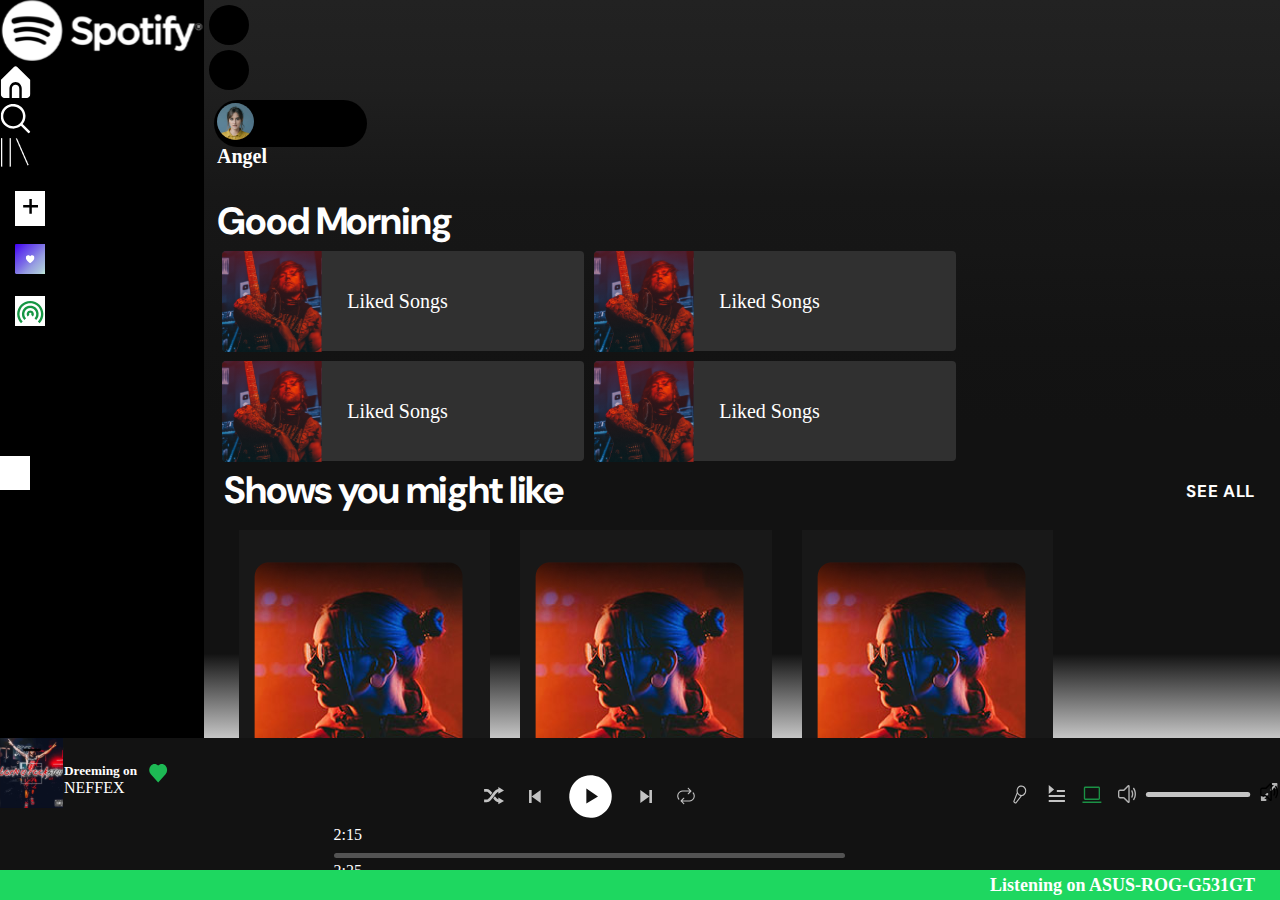
==== index.html @ ee2a090c "final -ready" ====
<!DOCTYPE html>
<html lang="en">
  <head>
    <meta charset="UTF-8" />
    <meta name="viewport" content="width=device-width, initial-scale=1.0" />
    <title>Spotify Clone</title>
    <link rel="stylesheet" href="style.css" />
    <link
      rel="stylesheet"
      href="https://cdnjs.cloudflare.com/ajax/libs/font-awesome/6.4.2/css/all.min.css"
      integrity="sha512-z3gLpd7yknf1YoNbCzqRKc4qyor8gaKU1qmn+CShxbuBusANI9QpRohGBreCFkKxLhei6S9CQXFEbbKuqLg0DA=="
      crossorigin="anonymous"
      referrerpolicy="no-referrer"
    />
    <link
      href="https://cdn.jsdelivr.net/npm/bootstrap@5.3.1/dist/css/bootstrap.min.css"
      rel="stylesheet"
      integrity="sha384-4bw+/aepP/YC94hEpVNVgiZdgIC5+VKNBQNGCHeKRQN+PtmoHDEXuppvnDJzQIu9"
      crossorigin="anonymous"
    />
  </head>

  <body>
    <main class="content-body">
      <div class="left-nav">

        <section class="  text-white p-3 ">
          <div class="logo py-2">
            <img src="assets/Spotify logo.svg" alt="" />
          </div>
          <div class="side-nav-row-1 d-flex flex-column m-2">
            <div><img class="p-2" src="assets/fi-ss-home.svg" alt="" />Home</div>
            <div>
              <img class="p-2" src="assets/fi-rs-search.svg" alt="" />Search
            </div>
            <div>
              <img class="p-2" src="assets/library.png" alt="" />Your Library
            </div>
          </div>
          
          <!-- END OF HOME SEARCH AND YOUR LIBRARY -->
          
          <div class="nav-left-row-2 d-flex flex-column">
            <div class="d-flex flex-row align-items-center mb-3">
              <div class="small-logo">
                <img src="assets/plus.svg" alt="" />
              </div>
              <div>
                <p class="m-2 nav-content">Create Playlist</p>
              </div>
            </div>
            <div class="d-flex flex-row align-items-center mb-3">
              <div class="row-2-col-2">
                <img src="assets/love.svg" alt="" />
              </div>
              <div>
                <p class="m-2 nav-content">Liked Songs</p>
              </div>
            </div>
            <div class="d-flex flex-row align-items-center mb-3">
              <div>
                <img class="small-logo bg-black" src="assets/wifi.svg" alt="" />
              </div>
              <div>
                <p class="m-2 nav-content">Your Episodes</p>
              </div>
            </div>
          </div>
          
          <!-- END OF CREATE LIKED EPISODES LEFT ASIDE BAR -->
          <div class="ms-3 nav-left-col-3">
            <p>FAV</p>
            <p>Daily Mix1</p>
            <p>Discovery Weekly</p>
            <p>Malyalam</p>
            <p>Dance/Electronix Mix</p>
            <p>EDM Popular</p>
          </div>
          <!-- Download -->
          <div class="d-flex flex-column ms-3 mt-5">
            <div class="d-flex flex-row align-items-center mb-3">
              <div class="small-logo">
                <img src="assets/download.svg" class="bg-black" alt="" />
              </div>
              <div>
                <p class="m-2 nav-content">Install App</p>
              </div>
            </div>
          </div>
        </div>
        </section>
        
      <section class="right-nav">
        <div
          class="right-nav-head d-flex align-items-center justify-content-between"
        >
          <div class="arrow-nav d-flex">
            <div><i class="fas fa-chevron-left"></i></div>
            <div><i class="fas fa-chevron-right"></i></div>
          </div>
          <div class="account-nav d-flex justify-content-between">
            <img src="assets/Ellipse 3.svg" alt="img-logo" />
            <h4>Angel</h4>
            <i class="fas fa-caret-down"></i>
          </div>
        </div>

        <!-- right Head End -->

        <div class="main-head ps-4 mb-4">
          <h2 class="main-head-title mb-4">Good Morning</h2>
          <div class="card-box">
            <div class="card-container">
              <img src="assets/Group 1 (1).svg" alt="" />
              <p class="card-text">Liked Songs</p>
            </div>
            <div class="card-container">
              <img src="assets/Group 1 (1).svg" alt="" />
              <p class="card-text">Liked Songs</p>
            </div>
            <div class="card-container">
              <img src="assets/Group 1 (1).svg" alt="" />
              <p class="card-text">Liked Songs</p>
            </div>
            <div class="card-container">
              <img src="assets/Group 1 (1).svg" alt="" />
              <p class="card-text">Liked Songs</p>
            </div>
          </div>
        </div>
        <div class="categories">
          <div class="category-head">
            <div>
              
              <h3 class="main-head-title ps-4">Shows you might like </h3>
            </div>
            <div>
              
              <span class="see-all">SEE ALL</span>
            </div>
          </div>
          <div class="card-box-category">
            <div class="card-container-category">
              <div class="card-img">
                <img src="assets/Rectangle 16 (1).png" alt="" />
              </div>
              <div class="card-content-cat ">
                <h4 class="card-content-head px-3">Weekly Moticatio...</h4>
                <p class="singer-name px-3">Ben Ina Scott</p>
              </div>
            </div>
            <div class="card-container-category">
              <div class="card-img">
                <img src="assets/Rectangle 16 (1).png" alt="" />
              </div>
              <div class="card-content-cat ">
                <h4 class="card-content-head px-3">Weekly Moticatio...</h4>
                <p class="singer-name px-3">Ben Ina Scott</p>
              </div>
            </div>
            <div class="card-container-category">
              <div class="card-img">
                <img src="assets/Rectangle 16 (1).png" alt="" />
              </div>
              <div class="card-content-cat ">
                <h4 class="card-content-head px-3">Weekly Moticatio...</h4>
                <p class="singer-name px-3">Ben Ina Scott</p>
              </div>
            </div>
            <div class="card-container-category">
              <div class="card-img">
                <img src="assets/Rectangle 16 (1).png" alt="" />
              </div>
              <div class="card-content-cat ">
                <h4 class="card-content-head px-3">Weekly Moticatio...</h4>
                <p class="singer-name px-3">Ben Ina Scott</p>
              </div>
            </div>
            <div class="card-container-category">
              <div class="card-img">
                <img src="assets/Rectangle 16 (1).png" alt="" />
              </div>
              <div class="card-content-cat ">
                <h4 class="card-content-head px-3">Weekly Moticatio...</h4>
                <p class="singer-name px-3">Ben Ina Scott</p>
              </div>
            </div>
          </div>
        </div>
      </section>
    </main>
<footer class="sticky-player">
  <div class="player-container">
    <div class="footer-col-1 p-2">
      <div class="playerimg">
        <img src="assets/Rectangle 20.svg" alt="">
      </div>
      <div class="footer-card-content  ">
        <h5 class="card-heading">Dreeming on</h5>
        <p class="card-title-para">NEFFEX</p>
      </div>
      <div>
        <img src="assets/HEART.svg" alt="">
      </div>

      </div>   
      <div class="footer-col-2">
        <div class="playercontrols">
          <div><img src="assets/raphael_shuffle.svg" alt=""></div>
          <div><img src="assets/bx_bx-skip-previous.svg" alt=""></div>
          <div><img src="assets/gridicons_play.svg" alt=""></div>
          <div><img src="assets/bx_bx-skip-previous (1).svg" alt="">          </div>
          <div><img src="assets/fluent_arrow-repeat-all-20-regular.svg" alt=""></div>
        
         <!-- <img src="assets/Music Player Options.svg" alt=""> -->
        </div>
        <div class="scroll-bar d-flex content-justify-between align-items-center">
          <p class="mb-0 px-1">2:15</p>
          <img src="assets/Rectangle 19.svg" alt="">
          <p class="mb-0 ps-1">2:25</p>
        </div>

      </div>   
      <div class="footer-col-3 me-4">
        <img src="assets/Right options.svg" alt="">
      </div>
      </div>
    
        <!--  Green Bar footer -->
  
  <div class="green-footer">
    <h4 class="green-footer-heading">
      Listening on ASUS-ROG-G531GT
    </h4>

  </div>
</footer>












    <script
      src="https://cdn.jsdelivr.net/npm/@popperjs/core@2.11.8/dist/umd/popper.min.js"
      integrity="sha384-I7E8VVD/ismYTF4hNIPjVp/Zjvgyol6VFvRkX/vR+Vc4jQkC+hVqc2pM8ODewa9r"
      crossorigin="anonymous">
    </script>
    <script
      src="https://cdn.jsdelivr.net/npm/bootstrap@5.3.1/dist/js/bootstrap.min.js"
      integrity="sha384-Rx+T1VzGupg4BHQYs2gCW9It+akI2MM/mndMCy36UVfodzcJcF0GGLxZIzObiEfa"
      crossorigin="anonymous"
    ></script>
  </body>
</html>
---- style.css ----
@import url('https://fonts.googleapis.com/css2?family=Anton&family=DM+Sans:opsz,wght@9..40,700&display=swap');

/* * 

.main-section{
    display: flex;
    height: 90vh;
}
*/
* {
  margin: 0;
  padding: 0;
  ::-webkit-scrollbar{
    display: none;
  }
}


.content-body {
  display: flex;
  overflow: auto;
  width: 100%;
  position: relative;
  height: 85vh;
}

.left-nav{
  
 
  overflow-y: scroll;
  background-color: black;

}

.right-nav {
  color: white;
  background: linear-gradient(
    180deg,
    #222222 0%,
    #1f1f1f 11.64%,
    #171717 25.66%,
    #161616 32.94%,
    #151515 35.98%,
    #131313 44.89%,
    #121212 55.22%,
    #121212 75.34%,
    #121212 85.45%,
    rgba(18, 18, 18, 0) 100%
  );

  flex: 5;
  overflow-y: scroll;
  width: 100%;
  height: 100%;
}

.arrow-nav > div {
  height: 40px;
  width: 40px;
  background-color: black;
  border-radius: 50%;
  display: flex;
  justify-content: center;
  align-items: center;
  margin: 5px;
}

.account-nav {
  width: 147px;
  height: 41px;
  background-color: black;
  align-items: center;
  margin: 10px;
  font-size: 20px;
  border-radius: 33px;
  padding: 3px;
}
.account-nav > i .logo > img {
  width: 202.5760955810547px;
  height: 60.525787353515625px;
}
.card-box {
  display: flex;
  flex-wrap: wrap;
}
.card-container {
  width: 362px;
  height: 100px;
  display: flex;
  align-items: center;
  border-radius: 4px;
  color: white;
  margin: 5px;

  background-color: #303030;
}
.card-text {
  padding-left: 25px;
  font-size: 20px;
}

.main-head {
  margin-top: 50px;
  width: 82vw;
  margin-inline: auto;
}
.main-head-title {
  font-family: DM Sans;
  font-size: 38px;
  font-weight: 700;
  line-height: 49px;
  letter-spacing: -0.03em;
  text-align: left;
}
.small-logo {
  width: 30px;
  width: 30px;
  background-color: white;
}

.main-section {
  height: 90vh;
}

.nav-content {
  padding-left: 15px;
  text-align: left;
}
.row-2-col-2 > img {
  height: 30px;
}

.nav-left-row-2 {
  margin-left: 15px;
  margin-top: 20px;
}

.category {
  width: 84vw;
  margin-inline: auto;
}
.card-container-category {
  width: 251.29176330566406px;
  height: 305.9043273925781px;
  background-color: #181818;
  display: flex;
  margin: 15px;
  flex-direction: column;
  justify-content: center;
}

.category-head {
  padding-left: 20px;
}
.card-img {
  padding-left: 15px;
  margin-top: 30px;
}

.card-box-category {
  width: 83vw;
  margin-inline: auto;
  padding-left:20px;
  flex-wrap: wrap;
  display: flex;
}

.card-content-head {
  padding-top: 15px;
  font-size: 21px;
  text-align: left;
  padding-left: 0;
}

.singer-name {
  color: grey;
}

.category-head{
    display: flex;
    align-items: center;
    justify-content: space-between;

}
.see-all{
    font-family: DM Sans;
font-size: 17px;
font-weight: 700;
line-height: 22px;
letter-spacing: 0.04em;
text-align: left;

    margin-right: 25px;
}
.sticky-player{
    background-color: #181818;
    color: white;
    width: 100%;
    height: 15vh;

  
}


.player-container{
  display: flex;
  justify-content: space-between;
  align-items: baseline;
  position: fixed;
  bottom: 0;
  background-color: #121212;
  width: 100%;
  height: 18%;
  margin: 0;
  padding: 0;
}


.footer-col-1{
  display: flex;
  align-items: center;
  padding: 0;
   
}
.footer-card-content{
  padding-top: 10px;
  padding-right: 10px;
}

.playercontrols{
  display: flex;
  align-items: center;
  justify-content: center;
}
.playercontrols>div{
  padding:7px;
  padding-bottom: 0;
  padding-top: 0;
}

.green-footer-heading{
  text-align: right;
  display: flex;
  justify-content: end;
  align-items: center;
  font-size: 18px;
  padding-right: 25px;
  padding-top: 5px;
}

.green-footer{
  width: 100%;
  height: 30px;
 position: fixed;
 bottom: 0;
  background-color: #1ED760;
}
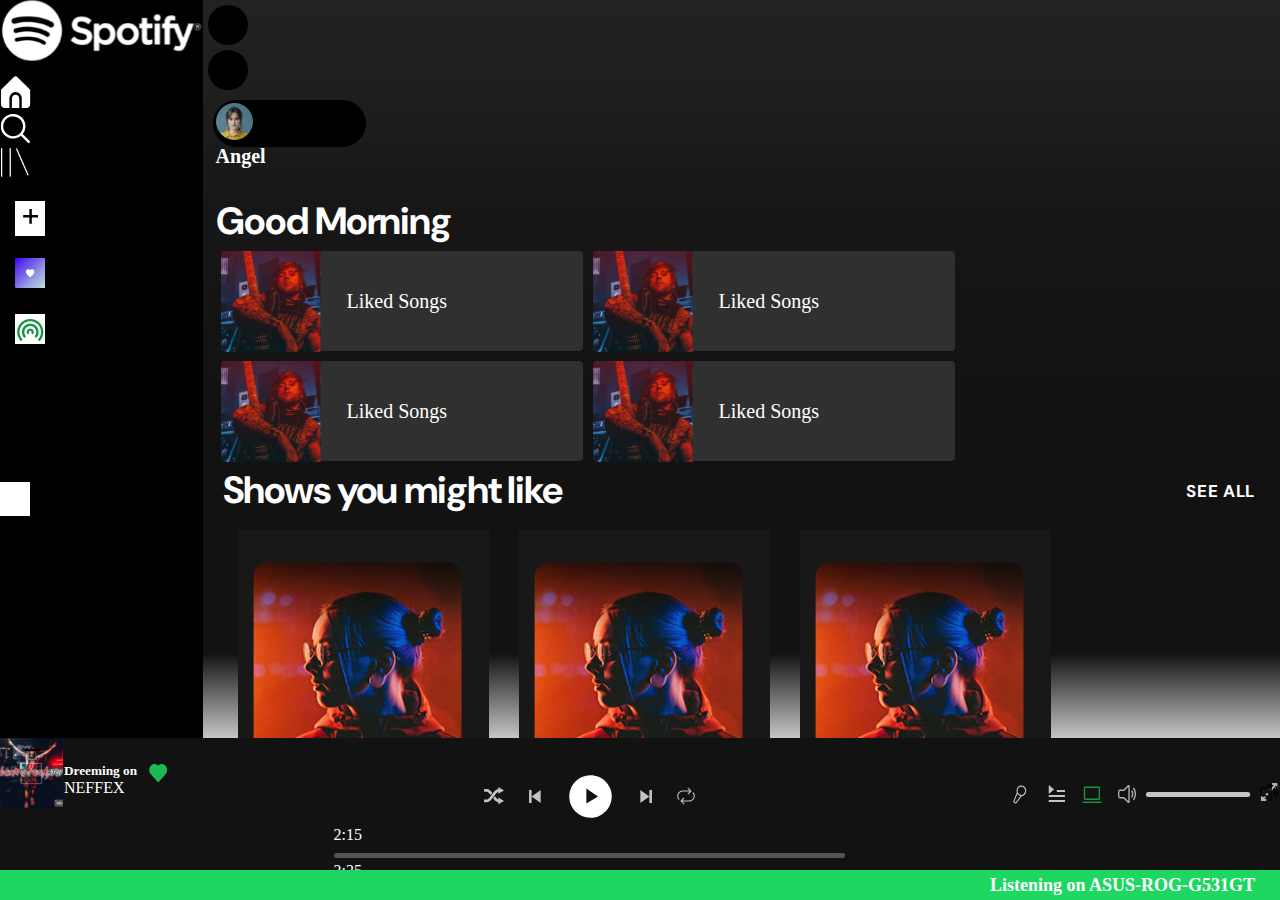
==== commit d1d1c86c: "Page-1 Ready  Without Responsive" ====
--- a/index.html
+++ b/index.html
@@ -25,31 +25,31 @@
       <div class="left-nav">
 
         <section class="  text-white p-3 ">
-          <div class="logo py-2">
+          <div class="logo ">
             <img src="assets/Spotify logo.svg" alt="" />
           </div>
           <div class="side-nav-row-1 d-flex flex-column m-2">
-            <div><img class="p-2" src="assets/fi-ss-home.svg" alt="" />Home</div>
-            <div>
+            <div class="container"><img class="p-2" src="assets/fi-ss-home.svg" alt="" />Home</div>
+            <div class="container">
               <img class="p-2" src="assets/fi-rs-search.svg" alt="" />Search
             </div>
-            <div>
+            <div class="container">
               <img class="p-2" src="assets/library.png" alt="" />Your Library
             </div>
           </div>
           
           <!-- END OF HOME SEARCH AND YOUR LIBRARY -->
           
-          <div class="nav-left-row-2 d-flex flex-column">
-            <div class="d-flex flex-row align-items-center mb-3">
-              <div class="small-logo">
-                <img src="assets/plus.svg" alt="" />
-              </div>
-              <div>
-                <p class="m-2 nav-content">Create Playlist</p>
-              </div>
-            </div>
-            <div class="d-flex flex-row align-items-center mb-3">
+          <div class="nav-left-row-2 d-flex flex-column ">
+            <div class=" container d-flex flex-row align-items-center mb-3">
+              <div class="small-logo ">
+                <img class="" src="assets/plus.svg" alt="" />
+              </div>
+              <div class="ms-2">
+                <p class="nav-content mt-2 ps-3">Create Playlist</p>
+              </div>
+            </div>
+            <div class="container d-flex flex-row align-items-center mb-3">
               <div class="row-2-col-2">
                 <img src="assets/love.svg" alt="" />
               </div>
@@ -57,7 +57,7 @@
                 <p class="m-2 nav-content">Liked Songs</p>
               </div>
             </div>
-            <div class="d-flex flex-row align-items-center mb-3">
+            <div class="container d-flex flex-row align-items-center mb-3">
               <div>
                 <img class="small-logo bg-black" src="assets/wifi.svg" alt="" />
               </div>
@@ -68,13 +68,13 @@
           </div>
           
           <!-- END OF CREATE LIKED EPISODES LEFT ASIDE BAR -->
-          <div class="ms-3 nav-left-col-3">
-            <p>FAV</p>
-            <p>Daily Mix1</p>
-            <p>Discovery Weekly</p>
-            <p>Malyalam</p>
-            <p>Dance/Electronix Mix</p>
-            <p>EDM Popular</p>
+          <div class=" left-nav-links container ms-3 nav-left-col-3">
+            <p class="left-nav-links-para">FAV</p>
+            <p class="left-nav-links-para">Daily Mix1</p>
+            <p class="left-nav-links-para">Discovery Weekly</p>
+            <p class="left-nav-links-para">Malyalam</p>
+            <p class="left-nav-links-para">Dance/Electronix Mix</p>
+            <p class="left-nav-links-para">EDM Popular</p>
           </div>
           <!-- Download -->
           <div class="d-flex flex-column ms-3 mt-5">
@@ -217,7 +217,7 @@
         <div class="scroll-bar d-flex content-justify-between align-items-center">
           <p class="mb-0 px-1">2:15</p>
           <img src="assets/Rectangle 19.svg" alt="">
-          <p class="mb-0 ps-1">2:25</p>
+          <p class="mb-0 ps-">2:25</p>
         </div>
 
       </div>   
--- a/style.css
+++ b/style.css
@@ -13,6 +13,17 @@
   ::-webkit-scrollbar{
     display: none;
   }
+}
+.side-nav-row-1>div:hover{
+  background-color: #282828;
+  border-radius: 5px;
+}
+
+.nav-left-row-2>div:hover{
+  background-color: #282828;
+  border-radius: 5px;
+  padding-left: px;
+
 }
 
 
@@ -65,6 +76,12 @@
   margin: 5px;
 }
 
+.logo>img{
+  width: 202.5760955810547px;
+height: 60.525787353515625px;
+margin-bottom: 10px;
+}
+
 .account-nav {
   width: 147px;
   height: 41px;
@@ -116,6 +133,7 @@
   width: 30px;
   width: 30px;
   background-color: white;
+  padding: ;
 }
 
 .main-section {
@@ -125,15 +143,25 @@
 .nav-content {
   padding-left: 15px;
   text-align: left;
-}
+  font-size: 19px;
+}
+
 .row-2-col-2 > img {
   height: 30px;
+}
+.left-nav-links{
+  margin-top: 10px;
+}
+.left-nav-links-para{
+  line-height: 15px;
+  padding-bottom: 2px;
 }
 
 .nav-left-row-2 {
   margin-left: 15px;
   margin-top: 20px;
 }
+
 
 .category {
   width: 84vw;
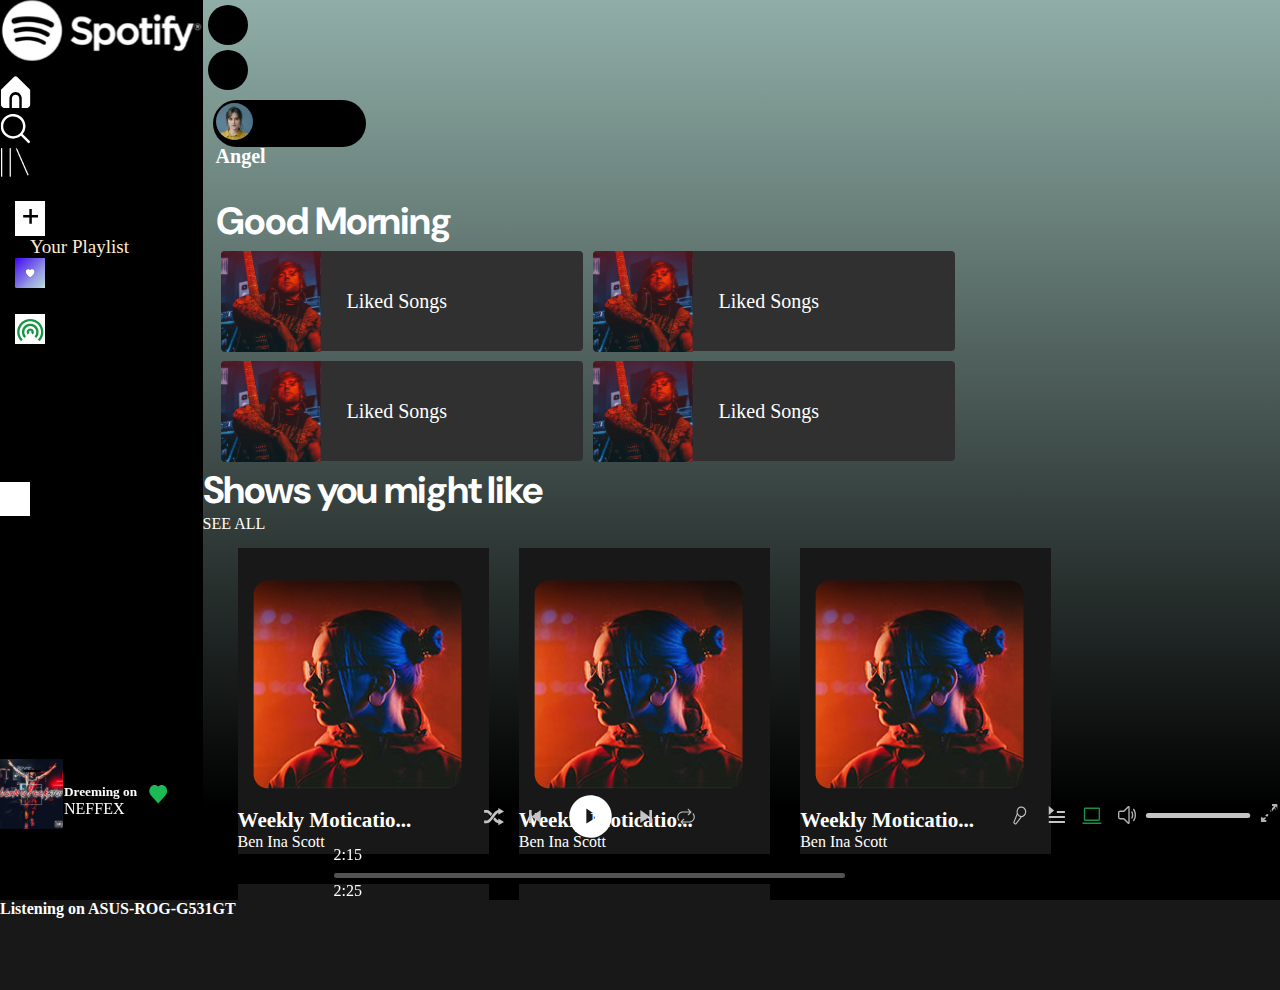
==== commit 12b39066: "Playlist Attached" ====
--- a/index.html
+++ b/index.html
@@ -46,13 +46,14 @@
                 <img class="" src="assets/plus.svg" alt="" />
               </div>
               <div class="ms-2">
-                <p class="nav-content mt-2 ps-3">Create Playlist</p>
+                <a href="playlist.html" style="text-decoration: none; color:blanchedalmond"><p class="nav-content mt-2 ps-3">Your Playlist</p> </a>
               </div>
             </div>
             <div class="container d-flex flex-row align-items-center mb-3">
               <div class="row-2-col-2">
                 <img src="assets/love.svg" alt="" />
               </div>
+              
               <div>
                 <p class="m-2 nav-content">Liked Songs</p>
               </div>
--- a/style.css
+++ b/style.css
@@ -32,7 +32,17 @@
   overflow: auto;
   width: 100%;
   position: relative;
-  height: 85vh;
+  height: 100vh;
+}
+.floating-div{
+  width: 96%;
+  height: 10%;
+  position: fixed;
+  border: 1px solid white;
+  bottom: 20px;
+  right: 30px;
+  margin-inline: auto;
+  
 }
 
 .left-nav{
@@ -45,19 +55,8 @@
 
 .right-nav {
   color: white;
-  background: linear-gradient(
-    180deg,
-    #222222 0%,
-    #1f1f1f 11.64%,
-    #171717 25.66%,
-    #161616 32.94%,
-    #151515 35.98%,
-    #131313 44.89%,
-    #121212 55.22%,
-    #121212 75.34%,
-    #121212 85.45%,
-    rgba(18, 18, 18, 0) 100%
-  );
+  background: linear-gradient(180deg, #90AEA7 0%, #000000 89.7%);
+
 
   flex: 5;
   overflow-y: scroll;
@@ -177,9 +176,7 @@
   justify-content: center;
 }
 
-.category-head {
-  padding-left: 20px;
-}
+
 .card-img {
   padding-left: 15px;
   margin-top: 30px;
@@ -200,32 +197,16 @@
   padding-left: 0;
 }
 
-.singer-name {
-  color: grey;
-}
-
-.category-head{
-    display: flex;
-    align-items: center;
-    justify-content: space-between;
-
-}
-.see-all{
-    font-family: DM Sans;
-font-size: 17px;
-font-weight: 700;
-line-height: 22px;
-letter-spacing: 0.04em;
-text-align: left;
-
-    margin-right: 25px;
-}
+
+
+
 .sticky-player{
     background-color: #181818;
     color: white;
     width: 100%;
-    height: 15vh;
-
+    height: 10vh;
+    bottom: 0;
+  
   
 }
 
@@ -236,9 +217,8 @@
   align-items: baseline;
   position: fixed;
   bottom: 0;
-  background-color: #121212;
   width: 100%;
-  height: 18%;
+  
   margin: 0;
   padding: 0;
 }
@@ -266,20 +246,5 @@
   padding-top: 0;
 }
 
-.green-footer-heading{
-  text-align: right;
-  display: flex;
-  justify-content: end;
-  align-items: center;
-  font-size: 18px;
-  padding-right: 25px;
-  padding-top: 5px;
-}
-
-.green-footer{
-  width: 100%;
-  height: 30px;
- position: fixed;
- bottom: 0;
-  background-color: #1ED760;
-}+
+
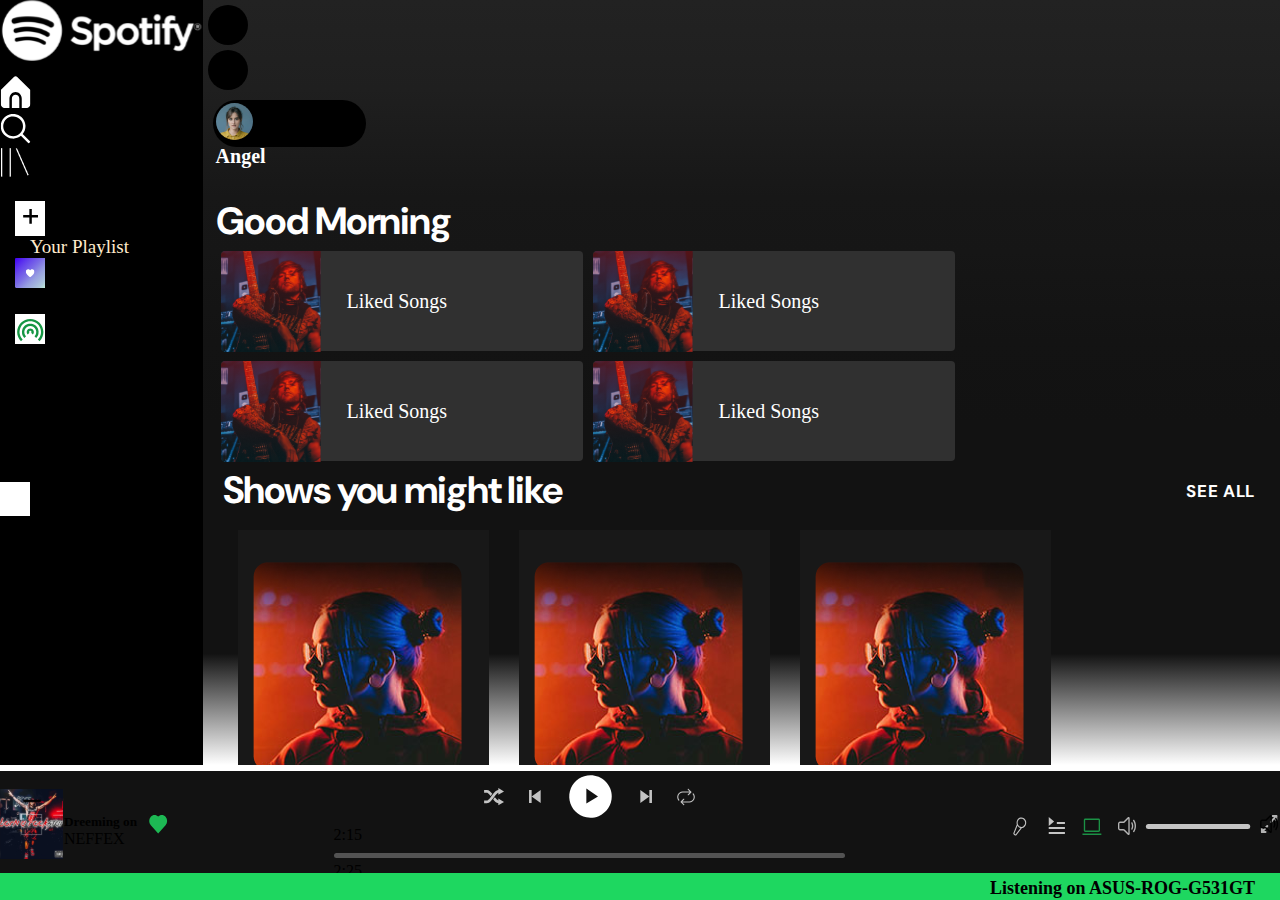
==== commit 8a47cf79: "Responsive Mobile fixed Desktop View" ====
--- a/index.html
+++ b/index.html
@@ -190,15 +190,14 @@
         </div>
       </section>
     </main>
-<footer class="sticky-player">
   <div class="player-container">
     <div class="footer-col-1 p-2">
       <div class="playerimg">
         <img src="assets/Rectangle 20.svg" alt="">
       </div>
       <div class="footer-card-content  ">
-        <h5 class="card-heading">Dreeming on</h5>
-        <p class="card-title-para">NEFFEX</p>
+        <h5 class="ps-2 card-heading text-white">Dreeming on</h5>
+        <p class="ps-2 card-title-para text-white">NEFFEX</p>
       </div>
       <div>
         <img src="assets/HEART.svg" alt="">
@@ -216,9 +215,9 @@
          <!-- <img src="assets/Music Player Options.svg" alt=""> -->
         </div>
         <div class="scroll-bar d-flex content-justify-between align-items-center">
-          <p class="mb-0 px-1">2:15</p>
+          <p class="mb-0 px-1 text-white">2:15</p>
           <img src="assets/Rectangle 19.svg" alt="">
-          <p class="mb-0 ps-">2:25</p>
+          <p class="mb-0 text-white">2:25</p>
         </div>
 
       </div>   
@@ -235,7 +234,6 @@
     </h4>
 
   </div>
-</footer>
 
 
 
--- a/style.css
+++ b/style.css
@@ -32,17 +32,7 @@
   overflow: auto;
   width: 100%;
   position: relative;
-  height: 100vh;
-}
-.floating-div{
-  width: 96%;
-  height: 10%;
-  position: fixed;
-  border: 1px solid white;
-  bottom: 20px;
-  right: 30px;
-  margin-inline: auto;
-  
+  height: 85vh;
 }
 
 .left-nav{
@@ -55,8 +45,19 @@
 
 .right-nav {
   color: white;
-  background: linear-gradient(180deg, #90AEA7 0%, #000000 89.7%);
-
+  background: linear-gradient(
+    180deg,
+    #222222 0%,
+    #1f1f1f 11.64%,
+    #171717 25.66%,
+    #161616 32.94%,
+    #151515 35.98%,
+    #131313 44.89%,
+    #121212 55.22%,
+    #121212 75.34%,
+    #121212 85.45%,
+    rgba(18, 18, 18, 0) 100%
+  );
 
   flex: 5;
   overflow-y: scroll;
@@ -176,7 +177,9 @@
   justify-content: center;
 }
 
-
+.category-head {
+  padding-left: 20px;
+}
 .card-img {
   padding-left: 15px;
   margin-top: 30px;
@@ -197,29 +200,37 @@
   padding-left: 0;
 }
 
-
-
-
-.sticky-player{
-    background-color: #181818;
-    color: white;
-    width: 100%;
-    height: 10vh;
-    bottom: 0;
-  
-  
+.singer-name {
+  color: grey;
+}
+
+.category-head{
+    display: flex;
+    align-items: center;
+    justify-content: space-between;
+
+}
+.see-all{
+    font-family: DM Sans;
+font-size: 17px;
+font-weight: 700;
+line-height: 22px;
+letter-spacing: 0.04em;
+text-align: left;
+
+    margin-right: 25px;
 }
 
 
 .player-container{
   display: flex;
   justify-content: space-between;
-  align-items: baseline;
+  align-items: center;
   position: fixed;
   bottom: 0;
-  width: 100%;
-  
-  margin: 0;
+  background-color: #121212;
+  width: 100%;
+  margin-bottom:20px;
   padding: 0;
 }
 
@@ -246,5 +257,126 @@
   padding-top: 0;
 }
 
-
-
+.green-footer-heading{
+  text-align: right;
+  display: flex;
+  justify-content: end;
+  align-items: center;
+  font-size: 18px;
+  padding-right: 25px;
+  padding-top: 5px;
+}
+
+.green-footer{
+  width: 100%;
+  height: 3vh;
+ position: fixed;
+ bottom: 0;
+  background-color: #1ED760;
+}
+
+
+/* Media Queries */
+
+
+
+/* Media query for extra small devices (phones) */
+@media only screen and (max-width: 575.98px) {
+  /* Add specific styles for extra small devices here */
+  /* .content-body {
+    display: flex;
+    width: 100%;
+    position: relative;
+    height: 85vh;
+  } */
+
+.left-nav{
+    display: none;
+  }
+
+  .main-head-title{
+    text-align: left;
+  }
+
+  .see-all{
+    display: none;
+  }
+  .content-body{
+    height: 100vh;
+  }
+  .category-head{
+    margin-left: 30px;
+  }
+ 
+
+  .card-box-category{
+    justify-content: center;
+    width: 100%;
+    padding: 0;
+    height: 90vh;
+  }
+
+  .footer-col-1{
+    display: none;
+  }
+
+  .playercontrols{
+    width: 100vw;
+    
+    
+    
+  }
+  footer{
+    background-color:rebeccapurple;
+    height: ;
+  }
+  
+  .player-container{
+    align-items: center;
+    height: 12vh;
+    padding-bottom: 20px;
+   
+  }
+ 
+  .footer-col-3
+{
+  display: none;
+
+}
+.scroll-bar>p,.scroll-bar>img{
+  display: none;
+  
+}
+.green-footer{
+  width: 100%;
+
+}
+.green-footer>h4{
+  text-align: left;
+ margin-inline: auto;
+}
+.right-nav{
+  height: 100vh;
+  width: 100%;
+}
+
+}
+/* Media query for small devices (tablets) */
+@media only screen and (min-width: 576px) and (max-width: 767.98px) {
+  /* Add specific styles for small devices here */
+}
+
+/* Media query for medium devices (landscape tablets) */
+@media only screen and (min-width: 768px) and (max-width: 991.98px) {
+  /* Add specific styles for medium devices here */
+}
+
+/* Media query for large devices (desktops) */
+@media only screen and (min-width: 992px) and (max-width: 1199.98px) {
+  /* Add specific styles for large devices here */
+}
+
+/* Media query for extra large devices (large desktops) */
+@media only screen and (min-width: 1200px) {
+  /* Add specific styles for extra large devices here */
+}
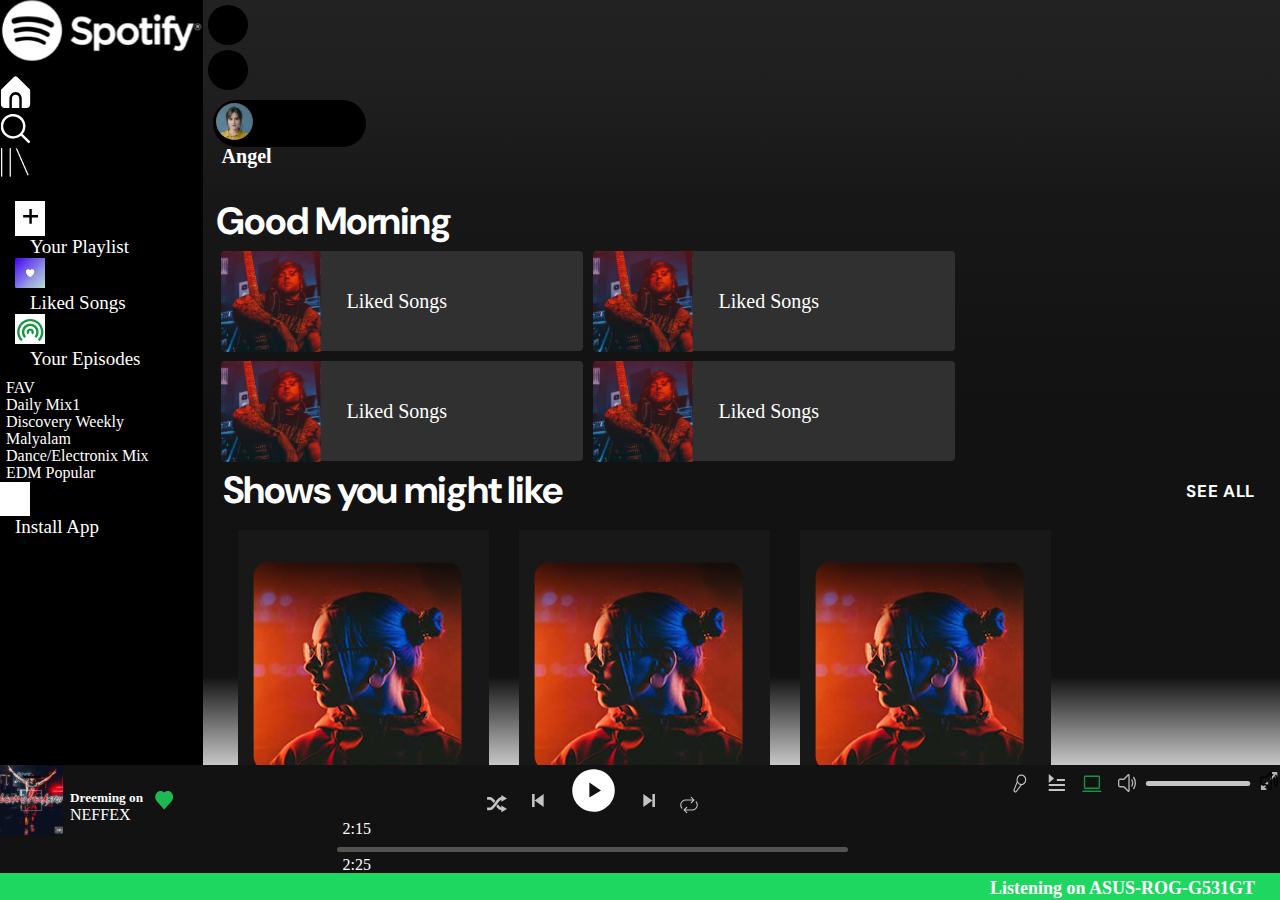
==== commit 08c45158: "Grreen bar dixed" ====
--- a/index.html
+++ b/index.html
@@ -190,14 +190,15 @@
         </div>
       </section>
     </main>
+<footer class="sticky-player">
   <div class="player-container">
     <div class="footer-col-1 p-2">
       <div class="playerimg">
         <img src="assets/Rectangle 20.svg" alt="">
       </div>
       <div class="footer-card-content  ">
-        <h5 class="ps-2 card-heading text-white">Dreeming on</h5>
-        <p class="ps-2 card-title-para text-white">NEFFEX</p>
+        <h5 class="card-heading">Dreeming on</h5>
+        <p class="card-title-para">NEFFEX</p>
       </div>
       <div>
         <img src="assets/HEART.svg" alt="">
@@ -215,9 +216,9 @@
          <!-- <img src="assets/Music Player Options.svg" alt=""> -->
         </div>
         <div class="scroll-bar d-flex content-justify-between align-items-center">
-          <p class="mb-0 px-1 text-white">2:15</p>
+          <p class="mb-0 px-1">2:15</p>
           <img src="assets/Rectangle 19.svg" alt="">
-          <p class="mb-0 text-white">2:25</p>
+          <p class="mb-0 ps-">2:25</p>
         </div>
 
       </div>   
@@ -234,6 +235,7 @@
     </h4>
 
   </div>
+</footer>
 
 
 
--- a/style.css
+++ b/style.css
@@ -1,4 +1,4 @@
-@import url('https://fonts.googleapis.com/css2?family=Anton&family=DM+Sans:opsz,wght@9..40,700&display=swap');
+@import url("https://fonts.googleapis.com/css2?family=Anton&family=DM+Sans:opsz,wght@9..40,700&display=swap");
 
 /* * 
 
@@ -10,37 +10,32 @@
 * {
   margin: 0;
   padding: 0;
-  ::-webkit-scrollbar{
-    display: none;
-  }
-}
-.side-nav-row-1>div:hover{
+  ::-webkit-scrollbar {
+    display: none;
+  }
+}
+.side-nav-row-1 > div:hover {
   background-color: #282828;
   border-radius: 5px;
 }
 
-.nav-left-row-2>div:hover{
+.nav-left-row-2 > div:hover {
   background-color: #282828;
   border-radius: 5px;
   padding-left: px;
-
-}
-
+}
 
 .content-body {
   display: flex;
   overflow: auto;
   width: 100%;
   position: relative;
-  height: 85vh;
-}
-
-.left-nav{
-  
- 
+  height: 88vh;
+}
+
+.left-nav {
   overflow-y: scroll;
   background-color: black;
-
 }
 
 .right-nav {
@@ -76,10 +71,10 @@
   margin: 5px;
 }
 
-.logo>img{
+.logo > img {
   width: 202.5760955810547px;
-height: 60.525787353515625px;
-margin-bottom: 10px;
+  height: 60.525787353515625px;
+  margin-bottom: 10px;
 }
 
 .account-nav {
@@ -149,10 +144,10 @@
 .row-2-col-2 > img {
   height: 30px;
 }
-.left-nav-links{
+.left-nav-links {
   margin-top: 10px;
 }
-.left-nav-links-para{
+.left-nav-links-para {
   line-height: 15px;
   padding-bottom: 2px;
 }
@@ -161,7 +156,6 @@
   margin-left: 15px;
   margin-top: 20px;
 }
-
 
 .category {
   width: 84vw;
@@ -188,7 +182,7 @@
 .card-box-category {
   width: 83vw;
   margin-inline: auto;
-  padding-left:20px;
+  padding-left: 20px;
   flex-wrap: wrap;
   display: flex;
 }
@@ -204,55 +198,56 @@
   color: grey;
 }
 
-.category-head{
-    display: flex;
-    align-items: center;
-    justify-content: space-between;
-
-}
-.see-all{
-    font-family: DM Sans;
-font-size: 17px;
-font-weight: 700;
-line-height: 22px;
-letter-spacing: 0.04em;
-text-align: left;
-
-    margin-right: 25px;
-}
-
-
-.player-container{
-  display: flex;
+.category-head {
+  display: flex;
+  align-items: center;
   justify-content: space-between;
-  align-items: center;
+}
+.see-all {
+  font-family: DM Sans;
+  font-size: 17px;
+  font-weight: 700;
+  line-height: 22px;
+  letter-spacing: 0.04em;
+  text-align: left;
+
+  margin-right: 25px;
+}
+
+.player-container {
+  display: flex;
+  justify-content: space-between;
+  align-items: start;
   position: fixed;
-  bottom: 0;
+  bottom: 3vh;
   background-color: #121212;
   width: 100%;
-  margin-bottom:20px;
+  height: 12vh;
+  margin: 0;
   padding: 0;
 }
-
-
-.footer-col-1{
+p,h4,.card-heading{
+  color:white;
+  padding-left: 6px;
+}
+
+.footer-col-1 {
   display: flex;
   align-items: center;
   padding: 0;
-   
-}
-.footer-card-content{
+}
+.footer-card-content {
   padding-top: 10px;
   padding-right: 10px;
 }
 
-.playercontrols{
-  display: flex;
-  align-items: center;
+.playercontrols {
+  display: flex;
+  align-items: baseline;
   justify-content: center;
 }
-.playercontrols>div{
-  padding:7px;
+.playercontrols > div {
+  padding: 7px;
   padding-bottom: 0;
   padding-top: 0;
 }
@@ -275,10 +270,7 @@
   background-color: #1ED760;
 }
 
-
 /* Media Queries */
-
-
 
 /* Media query for extra small devices (phones) */
 @media only screen and (max-width: 575.98px) {
@@ -290,76 +282,63 @@
     height: 85vh;
   } */
 
-.left-nav{
-    display: none;
-  }
-
-  .main-head-title{
+  .left-nav {
+    display: none;
+  }
+
+  .main-head-title {
     text-align: left;
   }
 
-  .see-all{
-    display: none;
-  }
-  .content-body{
-    height: 100vh;
-  }
-  .category-head{
-    margin-left: 30px;
-  }
- 
-
-  .card-box-category{
+  .see-all {
+    display: none;
+  }
+  .content-body {
+    height: 100%;
+  }
+  .category-head {
+    margin-inline: 15%;
+  }
+
+  .card-box-category {
     justify-content: center;
     width: 100%;
     padding: 0;
     height: 90vh;
   }
 
-  .footer-col-1{
-    display: none;
-  }
-
-  .playercontrols{
+  .footer-col-1 {
+    display: none;
+  }
+
+  .playercontrols {
     width: 100vw;
-    
-    
-    
-  }
-  footer{
-    background-color:rebeccapurple;
-    height: ;
-  }
-  
-  .player-container{
+  }
+
+  .player-container {
     align-items: center;
     height: 12vh;
     padding-bottom: 20px;
-   
-  }
- 
-  .footer-col-3
-{
-  display: none;
-
-}
-.scroll-bar>p,.scroll-bar>img{
-  display: none;
-  
-}
-.green-footer{
-  width: 100%;
-
-}
-.green-footer>h4{
-  text-align: left;
- margin-inline: auto;
-}
-.right-nav{
-  height: 100vh;
-  width: 100%;
-}
-
+  }
+
+  .footer-col-3 {
+    display: none;
+  }
+  .scroll-bar > p,
+  .scroll-bar > img {
+    display: none;
+  }
+  .green-footer {
+    width: 100%;
+  }
+  .green-footer > h4 {
+    text-align: left;
+    margin-inline: auto;
+  }
+  .right-nav {
+    height: 100vh;
+    width: 100%;
+  }
 }
 /* Media query for small devices (tablets) */
 @media only screen and (min-width: 576px) and (max-width: 767.98px) {
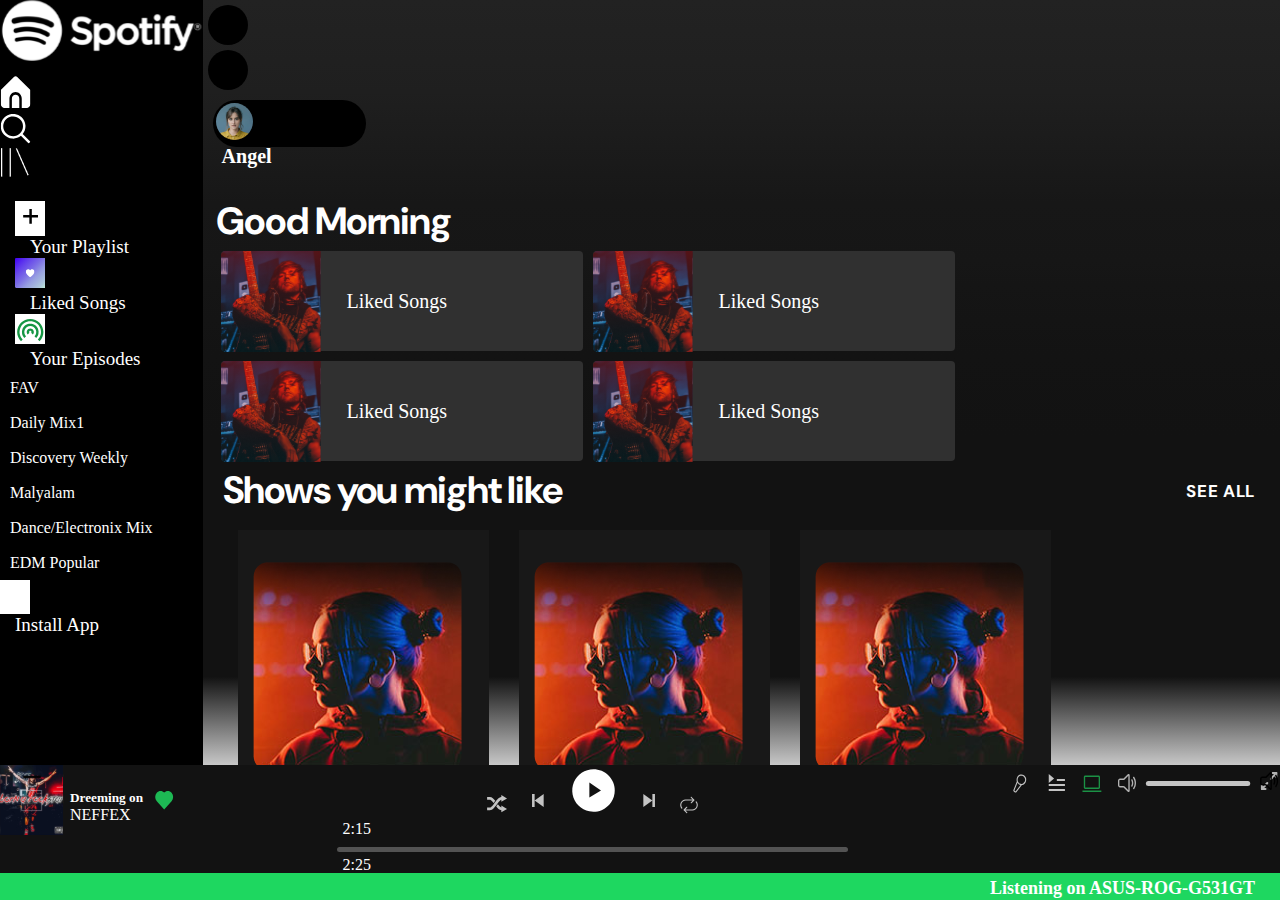
==== commit 89e76392: "Playlist nav Fizex" ====
--- a/index.html
+++ b/index.html
@@ -41,7 +41,7 @@
           <!-- END OF HOME SEARCH AND YOUR LIBRARY -->
           
           <div class="nav-left-row-2 d-flex flex-column ">
-            <div class=" container d-flex flex-row align-items-center mb-3">
+            <div class=" container d-flex flex-row align-items-center ">
               <div class="small-logo ">
                 <img class="" src="assets/plus.svg" alt="" />
               </div>
@@ -49,7 +49,7 @@
                 <a href="playlist.html" style="text-decoration: none; color:blanchedalmond"><p class="nav-content mt-2 ps-3">Your Playlist</p> </a>
               </div>
             </div>
-            <div class="container d-flex flex-row align-items-center mb-3">
+            <div class="container d-flex flex-row align-items-center ">
               <div class="row-2-col-2">
                 <img src="assets/love.svg" alt="" />
               </div>
@@ -58,7 +58,7 @@
                 <p class="m-2 nav-content">Liked Songs</p>
               </div>
             </div>
-            <div class="container d-flex flex-row align-items-center mb-3">
+            <div class="container d-flex flex-row align-items-center">
               <div>
                 <img class="small-logo bg-black" src="assets/wifi.svg" alt="" />
               </div>
--- a/style.css
+++ b/style.css
@@ -22,7 +22,12 @@
 .nav-left-row-2 > div:hover {
   background-color: #282828;
   border-radius: 5px;
-  padding-left: px;
+}
+
+.left-nav-links>p:hover{
+  background-color: #282828;
+  border-radius: 5px;
+  padding: 10px;
 }
 
 .content-body {
@@ -144,9 +149,13 @@
 .row-2-col-2 > img {
   height: 30px;
 }
-.left-nav-links {
-  margin-top: 10px;
-}
+.left-nav-links>p {
+  padding: 10px;
+  box-sizing: border-box;
+  margin: 0;
+
+}
+
 .left-nav-links-para {
   line-height: 15px;
   padding-bottom: 2px;
@@ -268,6 +277,7 @@
  position: fixed;
  bottom: 0;
   background-color: #1ED760;
+  padding: 0;;
 }
 
 /* Media Queries */
@@ -281,7 +291,14 @@
     position: relative;
     height: 85vh;
   } */
-
+.green-footer{
+  display: none;
+}
+
+.sticky-player{
+  position: fixed;
+  bottom: 0;
+}
   .left-nav {
     display: none;
   }
@@ -319,6 +336,10 @@
     align-items: center;
     height: 12vh;
     padding-bottom: 20px;
+    position: fixed;
+    bottom: 0;
+    height: 10vh;
+    align-items: center;
   }
 
   .footer-col-3 {
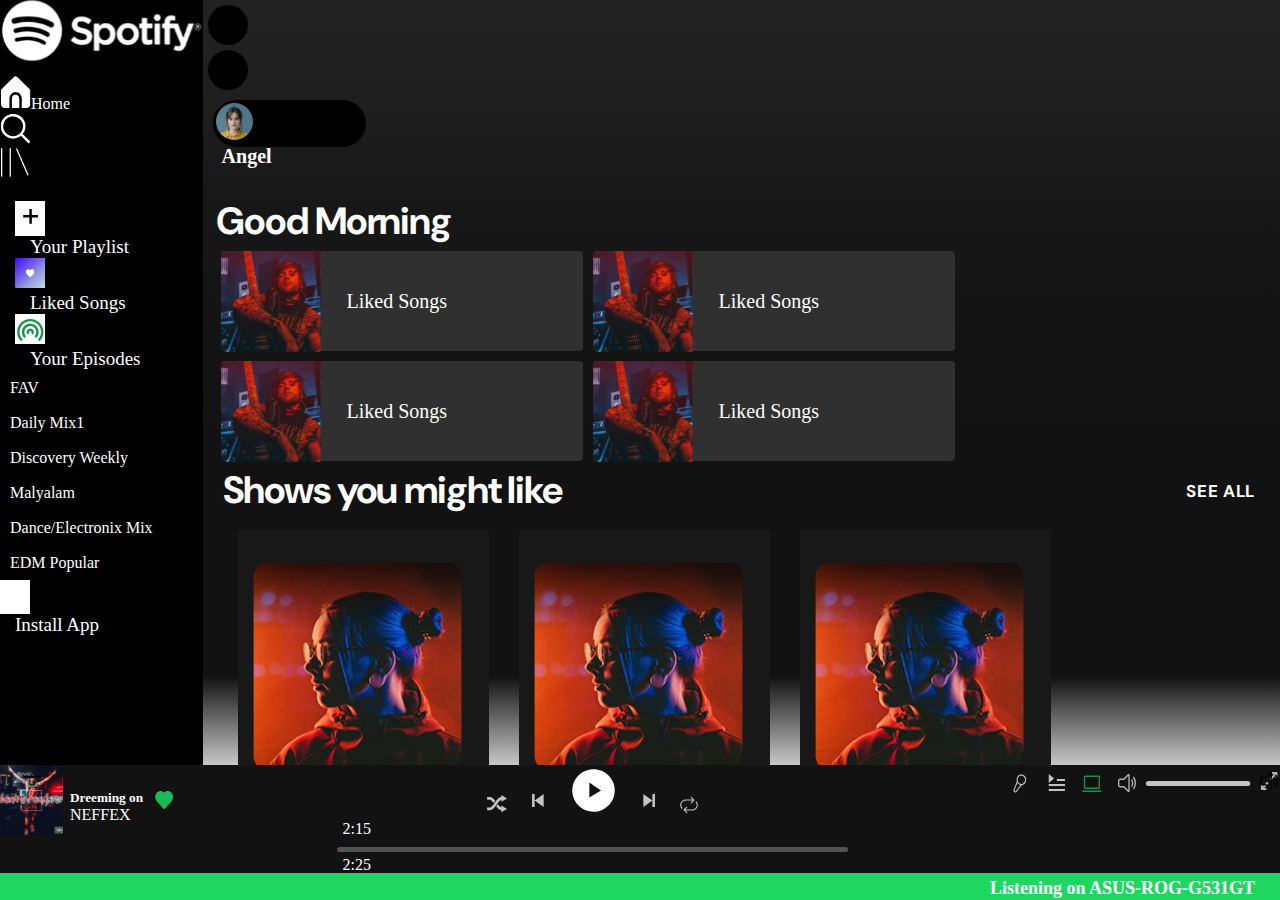
==== commit 69ce5510: "Player Home Linked Ready" ====
--- a/index.html
+++ b/index.html
@@ -29,7 +29,7 @@
             <img src="assets/Spotify logo.svg" alt="" />
           </div>
           <div class="side-nav-row-1 d-flex flex-column m-2">
-            <div class="container"><img class="p-2" src="assets/fi-ss-home.svg" alt="" />Home</div>
+            <div class="container home-anchor"><a href="index.html"><img class="p-2" src="assets/fi-ss-home.svg" alt="" />Home</a></div>
             <div class="container">
               <img class="p-2" src="assets/fi-rs-search.svg" alt="" />Search
             </div>
--- a/style.css
+++ b/style.css
@@ -17,16 +17,19 @@
 .side-nav-row-1 > div:hover {
   background-color: #282828;
   border-radius: 5px;
+  cursor: pointer;
 }
 
 .nav-left-row-2 > div:hover {
-  background-color: #282828;
+ cursor: pointer;
+    background-color: #282828;
   border-radius: 5px;
 }
 
 .left-nav-links>p:hover{
   background-color: #282828;
   border-radius: 5px;
+  cursor: pointer;
   padding: 10px;
 }
 
@@ -279,6 +282,10 @@
   background-color: #1ED760;
   padding: 0;;
 }
+.home-anchor>a{
+  text-decoration: none;
+  color: white;
+}
 
 /* Media Queries */
 
